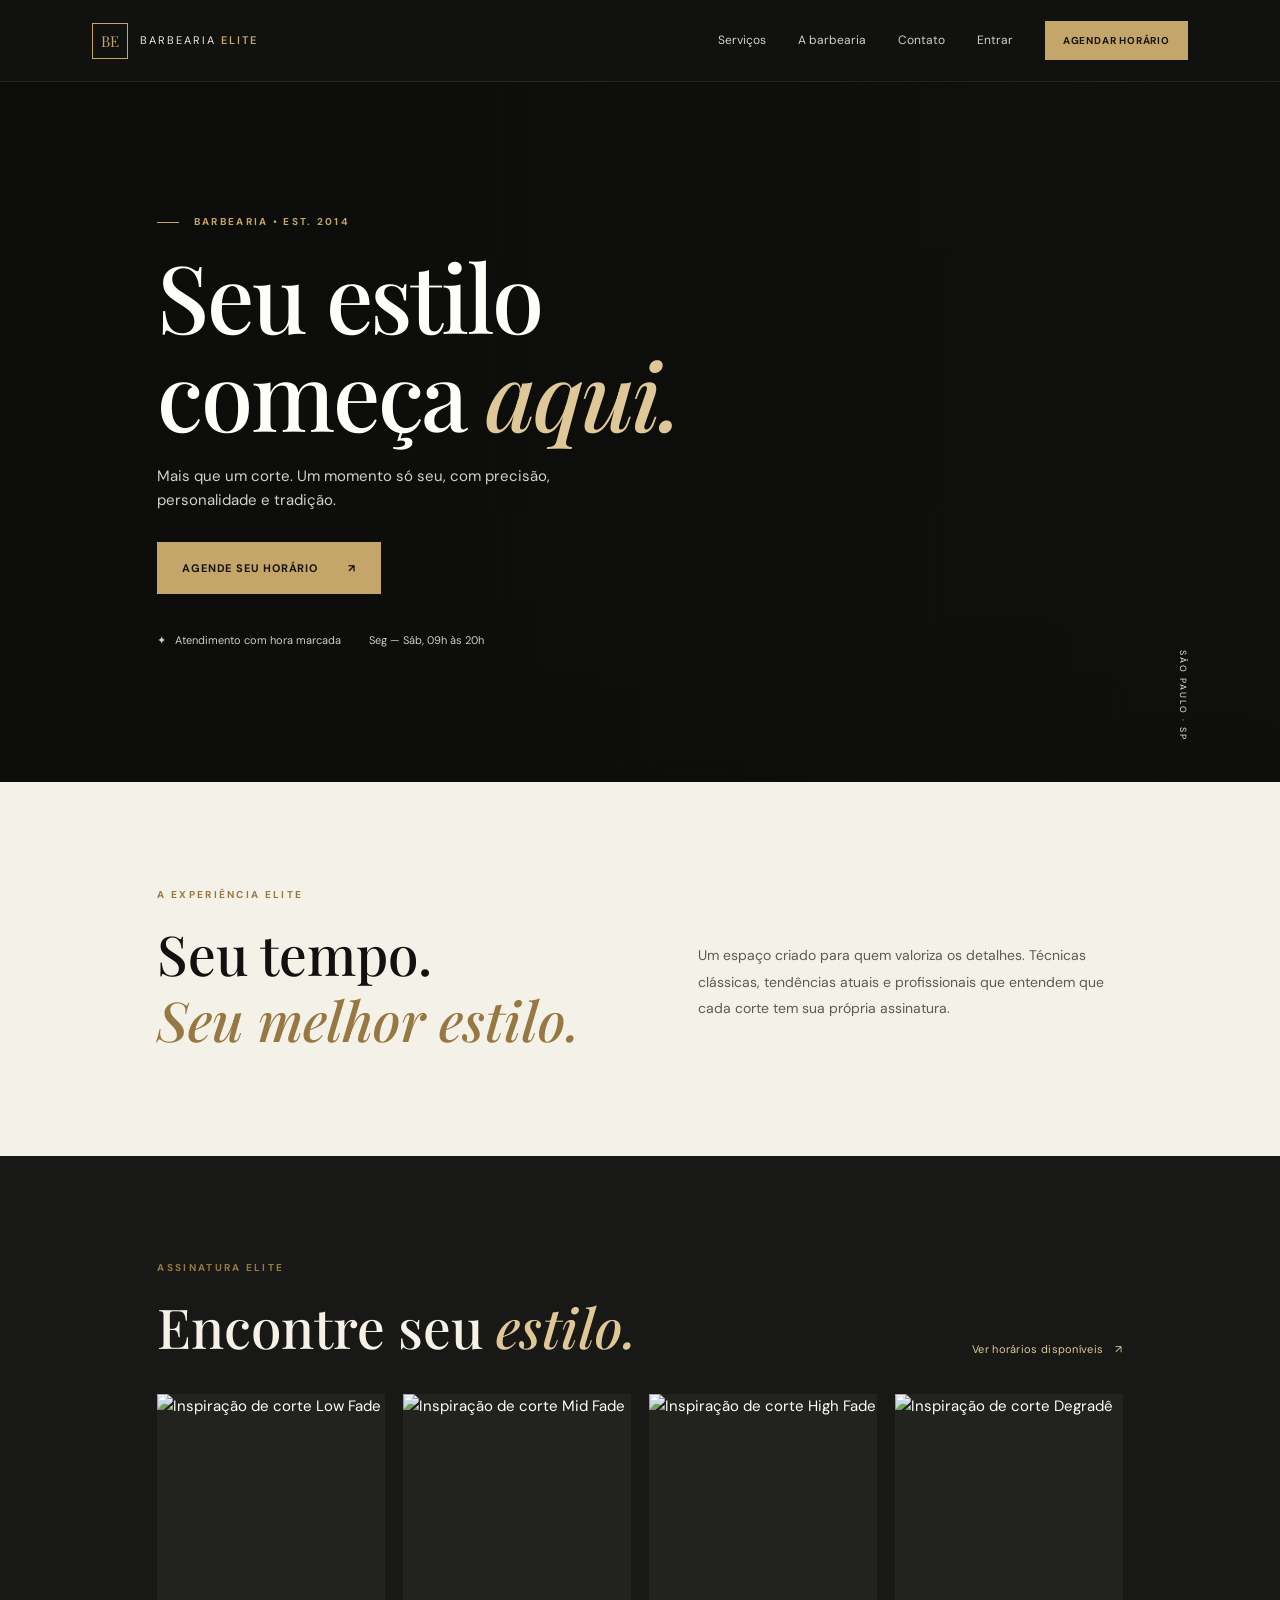
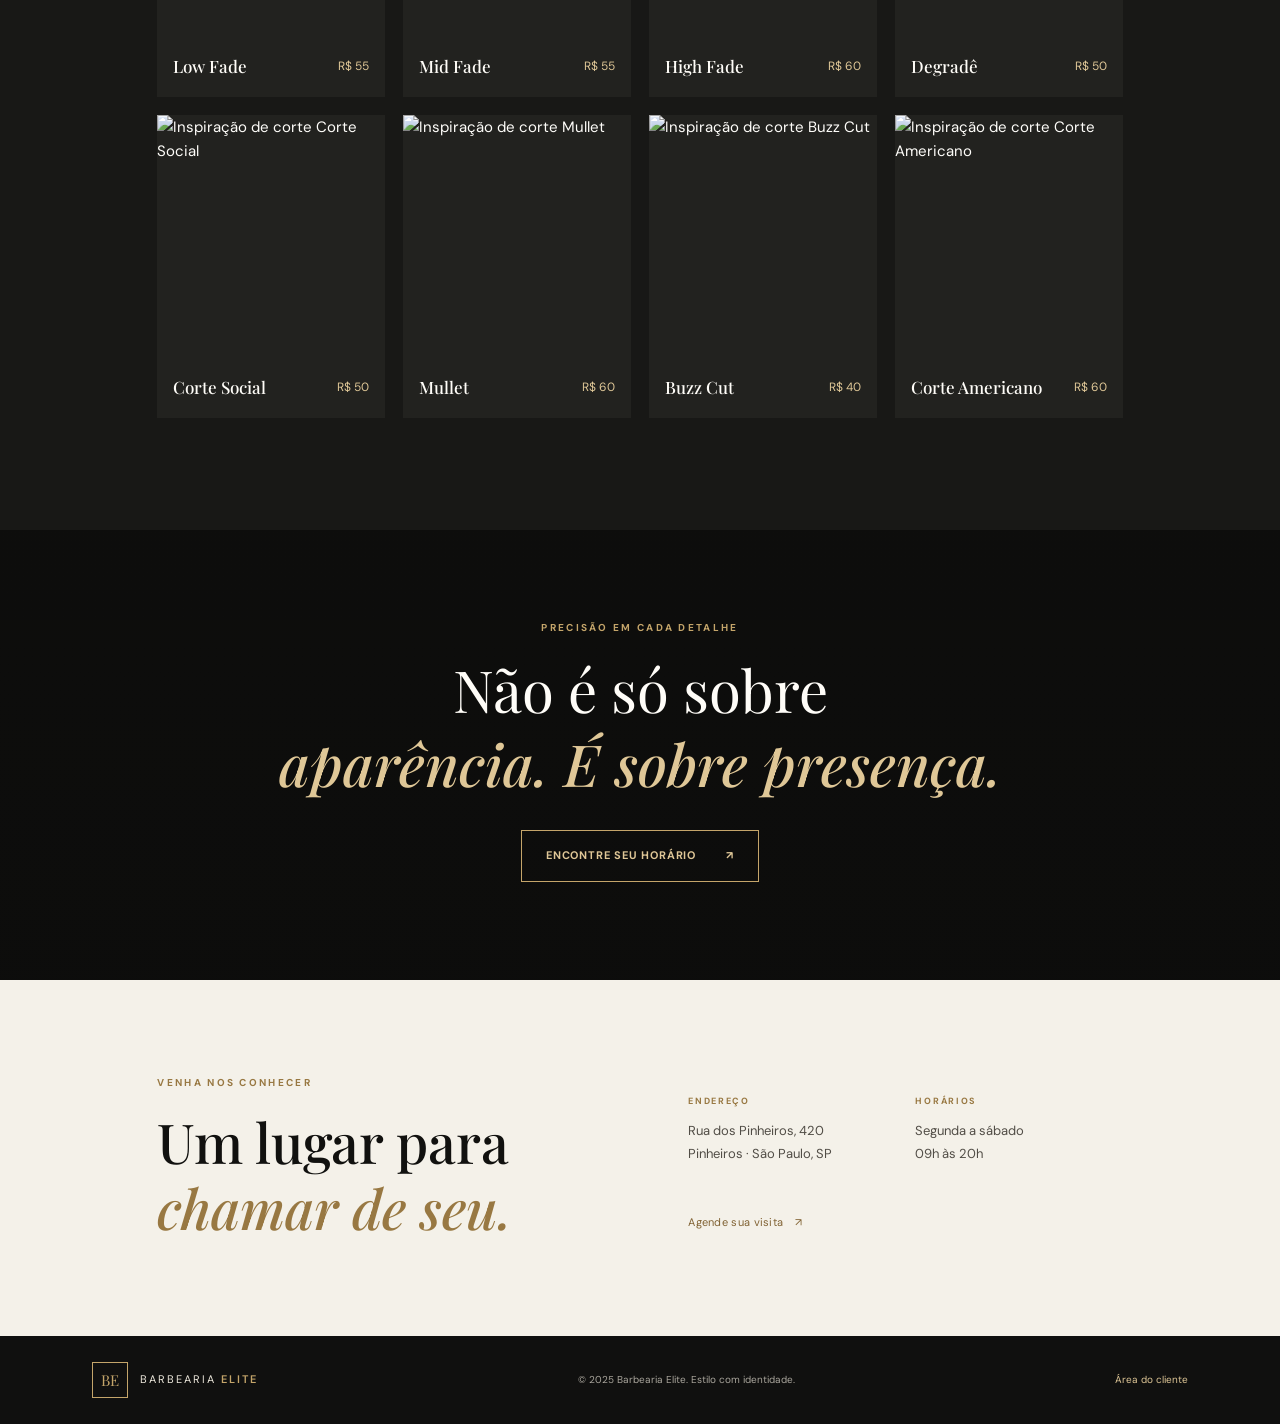
==== index.html @ 20ead3fa "Initial commit from v0 V0-Chat-Id: r7eiexNgD9w" ====
<!doctype html>
<html lang="pt-BR">
<head>
  <meta charset="utf-8"><meta name="viewport" content="width=device-width, initial-scale=1">
  <meta name="theme-color" content="#10100f"><meta name="description" content="Barbearia Elite — cortes de precisão, profissionais experientes e agendamento online.">
  <title>Barbearia Elite — Seu estilo começa aqui</title><link rel="preconnect" href="https://images.unsplash.com"><link rel="stylesheet" href="style.css"><script src="script.js" defer></script>
</head>
<body data-page="home">
  <header class="site-header"><a class="brand" href="index.html"><span class="brand-mark">BE</span><span>BARBEARIA <b>ELITE</b></span></a><button class="menu-toggle" aria-label="Abrir menu" aria-expanded="false">☰</button><nav class="nav-links"><a href="#servicos">Serviços</a><a href="#sobre">A barbearia</a><a href="#contato">Contato</a><a class="nav-login" href="login.html">Entrar</a><a class="button button-gold button-small" href="agendamento.html">Agendar horário</a></nav></header>
  <main>
    <section class="hero"><div class="hero-shade"></div><div class="hero-content"><p class="eyebrow"><span></span> BARBEARIA • EST. 2014</p><h1>Seu estilo<br>começa <em>aqui.</em></h1><p class="hero-copy">Mais que um corte. Um momento só seu, com precisão, personalidade e tradição.</p><a class="button button-gold" href="agendamento.html">Agende seu horário <span aria-hidden="true">↗</span></a><div class="hero-meta"><span>✦ &nbsp; Atendimento com hora marcada</span><span>Seg — Sáb, 09h às 20h</span></div></div><div class="hero-side-note">SÃO PAULO · SP</div></section>
    <section class="intro section-wrap" id="sobre"><div><p class="eyebrow">A EXPERIÊNCIA ELITE</p><h2>Seu tempo.<br><em>Seu melhor estilo.</em></h2></div><p>Um espaço criado para quem valoriza os detalhes. Técnicas clássicas, tendências atuais e profissionais que entendem que cada corte tem sua própria assinatura.</p></section>
    <section class="services section-wrap" id="servicos"><div class="section-heading"><div><p class="eyebrow">ASSINATURA ELITE</p><h2>Encontre seu <em>estilo.</em></h2></div><a class="text-link" href="agendamento.html">Ver horários disponíveis <span>↗</span></a></div><div class="service-grid" id="service-grid"></div></section>
    <section class="statement"><p class="eyebrow">PRECISÃO EM CADA DETALHE</p><p class="statement-line">Não é só sobre<br><em>aparência. É sobre presença.</em></p><a class="button button-outline" href="agendamento.html">Encontre seu horário <span>↗</span></a></section>
    <section class="visit section-wrap" id="contato"><div><p class="eyebrow">VENHA NOS CONHECER</p><h2>Um lugar para<br><em>chamar de seu.</em></h2></div><div class="visit-details"><div><span class="detail-label">ENDEREÇO</span><p>Rua dos Pinheiros, 420<br>Pinheiros · São Paulo, SP</p></div><div><span class="detail-label">HORÁRIOS</span><p>Segunda a sábado<br>09h às 20h</p></div><a class="text-link" href="agendamento.html">Agende sua visita <span>↗</span></a></div></section>
  </main>
  <footer class="footer"><a class="brand" href="index.html"><span class="brand-mark">BE</span><span>BARBEARIA <b>ELITE</b></span></a><span>© 2025 Barbearia Elite. Estilo com identidade.</span><a href="login.html">Área do cliente</a></footer>
</body></html>
---- style.css ----
@import url('https://fonts.googleapis.com/css2?family=DM+Sans:wght@400;500;600;700&family=Playfair+Display:ital,wght@0,500;0,600;0,700;1,500;1,600&display=swap');
:root{--ink:#11110f;--ink-soft:#191917;--paper:#f4f1e9;--white:#fffdf8;--gold:#c4a56a;--gold-light:#dfc797;--muted:#a7a39b;--line:rgba(255,255,255,.13);--serif:'Playfair Display',Georgia,serif;--sans:'DM Sans',Arial,sans-serif}*{box-sizing:border-box}html{scroll-behavior:smooth}body{margin:0;background:var(--ink);color:var(--white);font-family:var(--sans);font-size:15px;line-height:1.6}a{color:inherit;text-decoration:none}button,input,select{font:inherit}.site-header{height:82px;padding:0 7.2%;display:flex;align-items:center;justify-content:space-between;background:var(--ink);position:relative;z-index:3;border-bottom:1px solid rgba(255,255,255,.08)}.brand{display:flex;align-items:center;gap:12px;font-size:11px;letter-spacing:2px;color:#eee9dd}.brand b{color:var(--gold);font-weight:600}.brand-mark{width:36px;height:36px;border:1px solid var(--gold);display:grid;place-items:center;color:var(--gold);font-family:var(--serif);font-size:15px;letter-spacing:0}.nav-links{display:flex;align-items:center;gap:32px}.nav-links>a:not(.button){font-size:12px;color:#d4d0c8;transition:color .2s}.nav-links>a:hover,.text-link:hover{color:var(--gold-light)}.menu-toggle{display:none;background:none;border:0;color:var(--white);font-size:24px}.button{min-height:52px;padding:0 24px;display:inline-flex;align-items:center;justify-content:center;gap:30px;background:var(--gold);color:#171510;border:1px solid var(--gold);font-size:11px;font-weight:700;letter-spacing:.8px;text-transform:uppercase;transition:background .2s,transform .2s}.button:hover{background:var(--gold-light);transform:translateY(-2px)}.button-small{min-height:39px;padding:0 17px;font-size:10px;gap:12px}.button-outline{background:transparent;color:var(--gold-light);border-color:var(--gold)}.button-full{width:100%;margin-top:10px}.hero{height:min(700px,calc(100vh - 82px));min-height:580px;position:relative;display:flex;align-items:center;background:url('https://images.unsplash.com/photo-1503951914875-452162b0f3f1?auto=format&fit=crop&w=2200&q=85') center 46%/cover no-repeat}.hero-shade{position:absolute;inset:0;background:linear-gradient(90deg,rgba(12,12,11,.93) 0%,rgba(12,12,11,.77) 41%,rgba(12,12,11,.22) 100%),linear-gradient(0deg,rgba(12,12,11,.4),transparent 28%)}.hero-content{position:relative;width:min(650px,86%);margin-left:12.3%;padding:48px 0}.eyebrow{color:var(--gold);font-size:10px;letter-spacing:2.3px;font-weight:700;margin:0 0 17px}.hero .eyebrow span{display:inline-block;width:22px;height:1px;background:var(--gold);vertical-align:middle;margin-right:10px}h1,h2,p{margin-top:0}.hero h1,.form-panel h1,.booking-heading h1,.success-wrap h1{font-family:var(--serif);font-size:clamp(56px,7.5vw,94px);font-weight:500;line-height:1.04;letter-spacing:-2.2px;margin:0 0 22px}.hero h1 em,.intro h2 em,.section-heading h2 em,.visit h2 em,.form-panel h1 em,.booking-heading h1 em,.success-wrap h1 em{color:var(--gold-light);font-weight:500}.hero-copy{color:#d4d0c8;max-width:410px;font-size:15px;margin-bottom:30px}.hero-meta{display:flex;gap:28px;flex-wrap:wrap;margin-top:38px;color:#d2cdc3;font-size:11px}.hero-side-note{position:absolute;right:7%;bottom:41px;writing-mode:vertical-rl;letter-spacing:2px;color:#eee9dd;font-size:9px}.section-wrap{padding-left:12.3%;padding-right:12.3%}.intro{padding-top:105px;padding-bottom:104px;display:grid;grid-template-columns:1fr 1fr;gap:12%;align-items:center;background:var(--paper);color:var(--ink)}.intro .eyebrow,.services .eyebrow,.visit .eyebrow{color:#987842}.intro h2,.section-heading h2,.visit h2{font-family:var(--serif);font-size:clamp(37px,4.5vw,55px);font-weight:500;line-height:1.2;margin:0}.intro h2 em,.visit h2 em{color:#987842}.intro>p{max-width:440px;color:#5f5b54;font-size:14px;line-height:1.9;margin:25px 0 0}.services{padding-top:104px;padding-bottom:112px;background:#181816}.section-heading{display:flex;justify-content:space-between;align-items:end;margin-bottom:35px}.section-heading h2{color:#f5f1e8}.text-link{display:inline-flex;gap:12px;align-items:center;color:var(--gold-light);font-size:11px;letter-spacing:.3px}.service-grid{display:grid;grid-template-columns:repeat(4,1fr);gap:18px}.service-card{position:relative;overflow:hidden;background:#22221f;min-width:0}.service-card img{display:block;width:100%;height:244px;object-fit:cover;filter:saturate(.72);transition:transform .55s,filter .4s}.service-card:hover img{transform:scale(1.05);filter:saturate(1)}.service-card-copy{padding:15px 16px 17px;display:flex;align-items:center;justify-content:space-between;gap:8px}.service-card h3{font-family:var(--serif);font-size:17px;font-weight:500;margin:0}.service-card .price{color:var(--gold-light);font-size:12px;white-space:nowrap}.statement{padding:90px 24px 98px;text-align:center;background:linear-gradient(rgba(12,12,11,.79),rgba(12,12,11,.84)),url('https://images.unsplash.com/photo-1621605815971-fbc98d665033?auto=format&fit=crop&w=1900&q=85') center 44%/cover}.statement-line{font-family:var(--serif);font-size:clamp(33px,5vw,58px);line-height:1.27;margin:0 auto 29px}.statement-line em{color:var(--gold-light);font-weight:500}.visit{padding-top:95px;padding-bottom:96px;display:grid;grid-template-columns:1fr 1fr;gap:10%;background:var(--paper);color:var(--ink)}.visit-details{display:grid;grid-template-columns:1fr 1fr;gap:23px 20px;padding-top:12px}.detail-label{color:#987842;letter-spacing:1.7px;font-size:9px;font-weight:700}.visit-details p{font-size:13px;color:#514d46;line-height:1.8;margin:8px 0 0}.visit-details .text-link{grid-column:1/-1;color:#806233;margin-top:3px}.footer{padding:26px 7.2%;display:flex;align-items:center;justify-content:space-between;gap:20px;color:#aaa69d;font-size:10px;background:#10100f}.footer>a:last-child{color:var(--gold-light)}.form-page{min-height:100vh;display:flex;flex-direction:column}.form-page>.site-header{flex-shrink:0}.form-layout{flex:1;display:grid;grid-template-columns:1fr 1fr;min-height:calc(100vh - 145px)}.form-image{background:linear-gradient(0deg,rgba(12,12,11,.43),rgba(12,12,11,.1)),url('https://images.unsplash.com/photo-1622286342621-4bd786c2447c?auto=format&fit=crop&w=1200&q=85') center/cover}.register-image{background-image:linear-gradient(0deg,rgba(12,12,11,.4),rgba(12,12,11,.1)),url('https://images.unsplash.com/photo-1599351431202-1e0f0137899a?auto=format&fit=crop&w=1200&q=85')}.form-panel{width:min(440px,82%);align-self:center;justify-self:center;padding:55px 0}.form-panel h1,.booking-heading h1,.success-wrap h1{font-size:clamp(43px,5vw,64px);letter-spacing:-1.3px}.form-panel .eyebrow{margin-bottom:14px}.form-intro{color:#aaa69d;font-size:13px;margin:0 0 25px}.form-panel form label,.step-content label{display:block;color:#e6e1d8;font-size:11px;font-weight:600;margin:17px 0 7px}.form-panel input,.step-content select,.step-content input[type=date]{height:46px;padding:0 13px;width:100%;border:1px solid #44433e;background:#1a1a18;color:var(--white);outline:none;font-size:13px;border-radius:0}.form-panel input:focus,.step-content select:focus,.step-content input:focus{border-color:var(--gold)}input::placeholder{color:#77736b}.form-switch{text-align:center;color:#aaa69d;font-size:12px;margin:23px 0 0}.form-switch a{color:var(--gold-light);text-decoration:underline;text-underline-offset:3px}.form-error{min-height:20px;color:#ffb4a9;font-size:11px;margin:7px 0}.form-row{display:grid;grid-template-columns:1fr 1fr;gap:15px}.booking-layout{flex:1;display:grid;grid-template-columns:minmax(260px,.85fr) minmax(400px,1fr);gap:10%;align-items:start;padding:75px 14%;background:radial-gradient(ellipse at 15% 35%,#22211c 0%,#11110f 58%)}.booking-heading{position:sticky;top:40px;padding-top:44px}.booking-heading>p:not(.eyebrow){max-width:360px;color:#b4afa4;font-size:14px}.booking-note{margin-top:44px;color:#c8c2b7;font-size:11px}.booking-note span{color:var(--gold);margin-right:8px}.booking-card{padding:33px;background:#191917;border:1px solid #38362f;box-shadow:0 25px 80px #0003}.booking-step{display:grid;grid-template-columns:32px 1fr;gap:12px;padding:0 0 21px;border-bottom:1px solid var(--line);margin-bottom:17px}.step-number{font-family:var(--serif);font-size:16px;color:var(--gold);padding-top:7px}.step-content label{margin-top:4px}.step-content select,.step-content input[type=date]{appearance:auto}.step-content select option{background:#191917}.booking-price{color:var(--gold-light);font-size:12px;text-align:right;margin:-8px 0 18px}.time-slots{display:flex;flex-wrap:wrap;gap:8px;margin-top:12px}.slot-button{background:#22221f;border:1px solid #47443c;color:#eee9dd;padding:8px 12px;font-size:11px;cursor:pointer;transition:.2s}.slot-button:hover,.slot-button[aria-pressed=true]{border-color:var(--gold);background:#3b3323;color:var(--gold-light)}.slot-button:disabled{opacity:.35;text-decoration:line-through;cursor:not-allowed}.slot-hint{font-size:11px;color:#98948c;margin:0}.booking-legal{font-size:10px;color:#8d8981;text-align:center;margin:13px 0 0}.success-wrap{width:min(580px,88%);margin:auto;text-align:center;padding:80px 0}.success-icon{width:56px;height:56px;border:1px solid var(--gold);border-radius:50%;display:grid;place-items:center;color:var(--gold-light);font-size:25px;margin:0 auto 23px}.success-wrap .eyebrow{margin-bottom:12px}.success-wrap h1{margin-bottom:14px}.success-copy{color:#aaa69d;font-size:13px;max-width:380px;margin:0 auto 26px}.confirmation-card{text-align:left;background:#1a1a18;border:1px solid #3d3a32;padding:21px 24px;margin:0 auto 25px;display:grid;grid-template-columns:1fr 1fr;gap:16px}.confirmation-card div{font-size:12px;color:#f2eee5}.confirmation-card span{display:block;color:var(--gold);font-size:9px;letter-spacing:1px;margin-bottom:3px}.success-wrap>.button{margin:0 auto}
@media(max-width:900px){.nav-links{gap:17px}.section-wrap{padding-left:8%;padding-right:8%}.service-grid{grid-template-columns:repeat(2,1fr)}.service-card img{height:290px}.booking-layout{padding:60px 8%;gap:6%}.intro,.visit{gap:6%}}
@media(max-width:640px){.site-header{height:69px;padding:0 6%}.brand{font-size:10px;letter-spacing:1.5px}.brand-mark{width:32px;height:32px}.menu-toggle{display:block}.nav-links{display:none;position:absolute;top:68px;left:0;right:0;padding:20px 6% 25px;background:#151513;flex-direction:column;align-items:stretch;gap:17px;border-bottom:1px solid var(--line)}.nav-links.is-open{display:flex}.nav-links .button{text-align:center}.nav-login{display:block!important}.hero{height:calc(100svh - 69px);min-height:570px;background-position:58% center}.hero-content{margin-left:7%;width:88%}.hero h1{font-size:66px}.hero-copy{max-width:330px;font-size:14px}.hero-meta{flex-direction:column;gap:8px;margin-top:30px}.hero-side-note{right:5%;bottom:27px}.section-wrap{padding-left:7%;padding-right:7%}.intro{padding-top:72px;padding-bottom:72px;grid-template-columns:1fr;gap:12px}.intro>p{margin-top:0}.services{padding-top:72px;padding-bottom:75px}.section-heading{align-items:start;flex-direction:column;gap:20px;margin-bottom:25px}.section-heading h2,.intro h2,.visit h2{font-size:41px}.service-grid{gap:11px}.service-card img{height:180px}.service-card-copy{padding:12px 10px}.service-card h3{font-size:15px}.service-card .price{font-size:11px}.statement{padding:70px 20px}.visit{padding-top:70px;padding-bottom:70px;grid-template-columns:1fr;gap:22px}.visit-details{padding-top:0;gap:18px}.footer{padding:22px 6%;flex-wrap:wrap;font-size:9px}.footer .brand{width:100%}.form-layout{grid-template-columns:1fr;min-height:unset}.form-image{min-height:195px}.form-panel{width:86%;padding:43px 0 52px}.form-panel h1,.booking-heading h1,.success-wrap h1{font-size:48px}.form-row{gap:10px}.form-row input{font-size:11px;padding:0 8px}.form-page .site-header>.text-link{font-size:10px}.booking-layout{display:block;padding:40px 6% 56px}.booking-heading{position:static;padding-top:0;margin-bottom:28px}.booking-heading h1{font-size:44px}.booking-note{display:none}.booking-card{padding:23px 17px}.confirmation-card{padding:17px;gap:13px}.success-wrap{padding:60px 0}.success-wrap h1{font-size:47px}}
@media(prefers-reduced-motion:reduce){*,*::before,*::after{scroll-behavior:auto!important;transition:none!important;animation:none!important}}
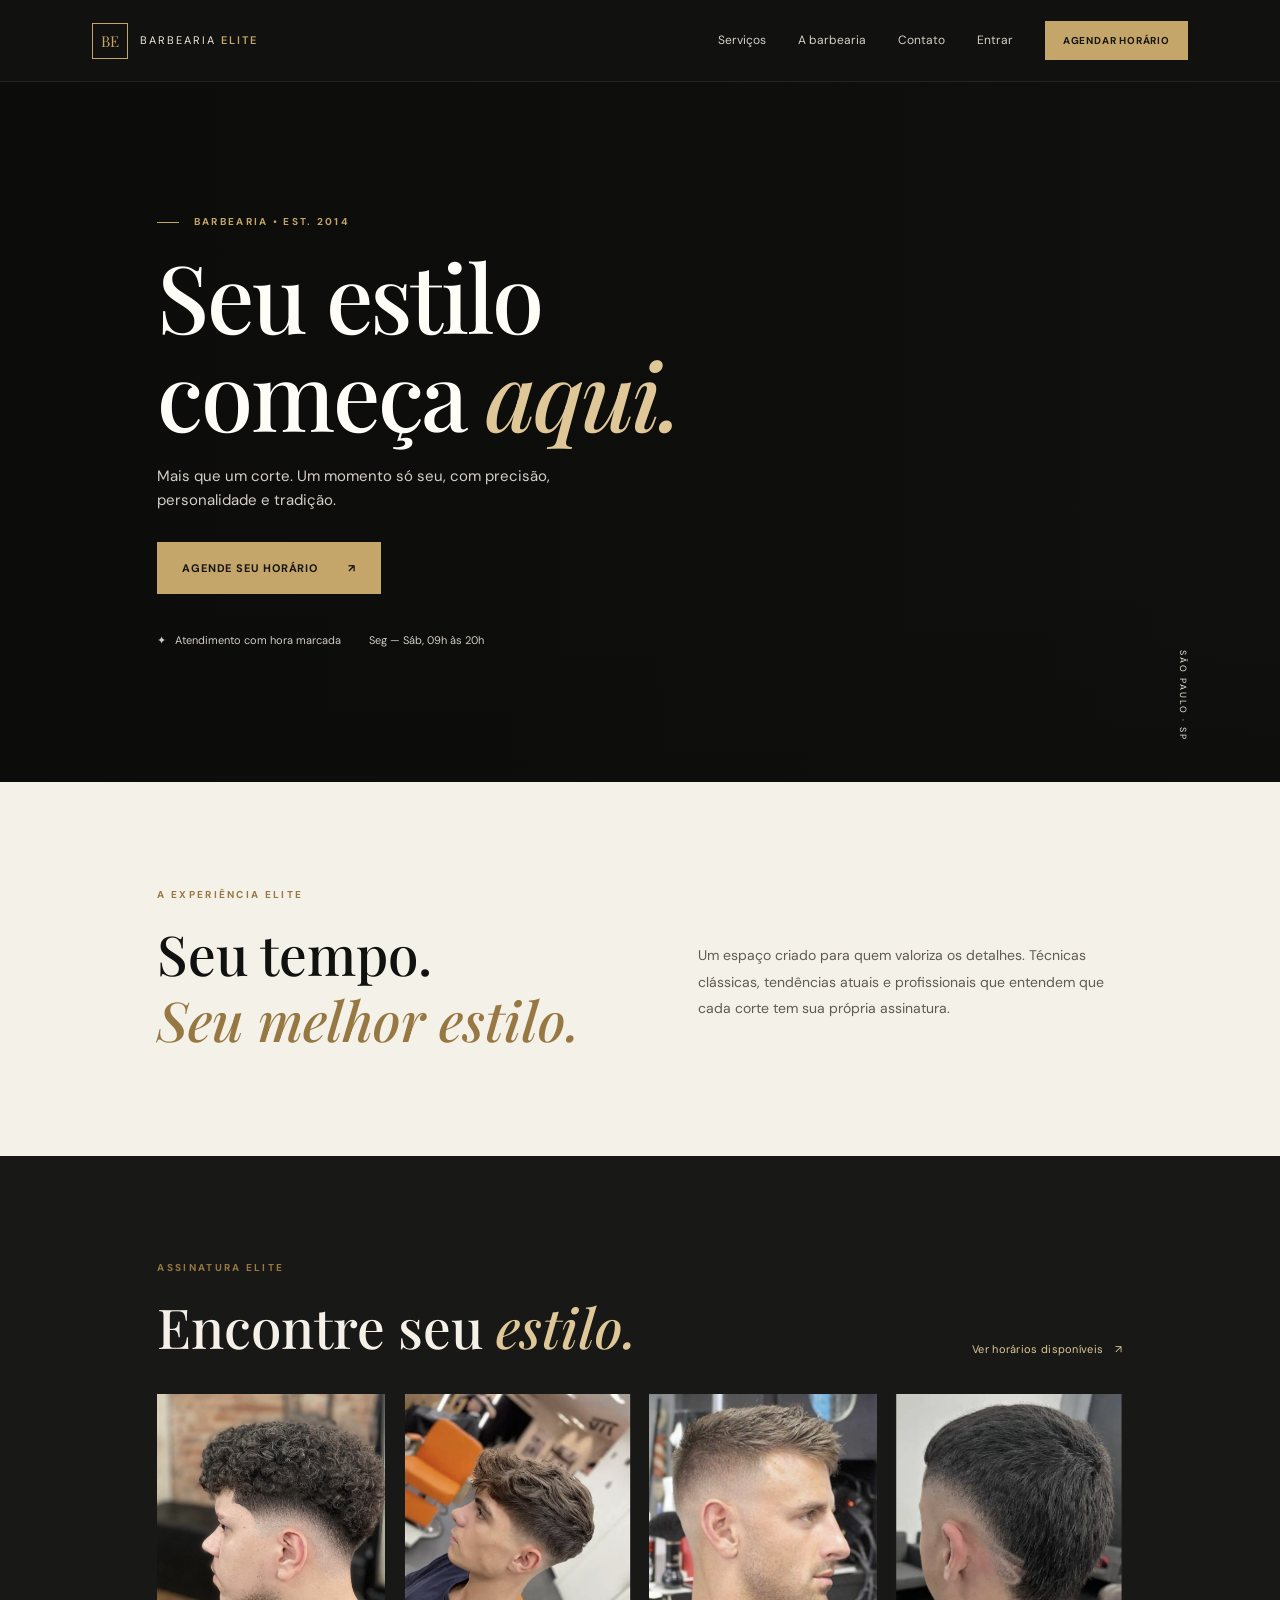
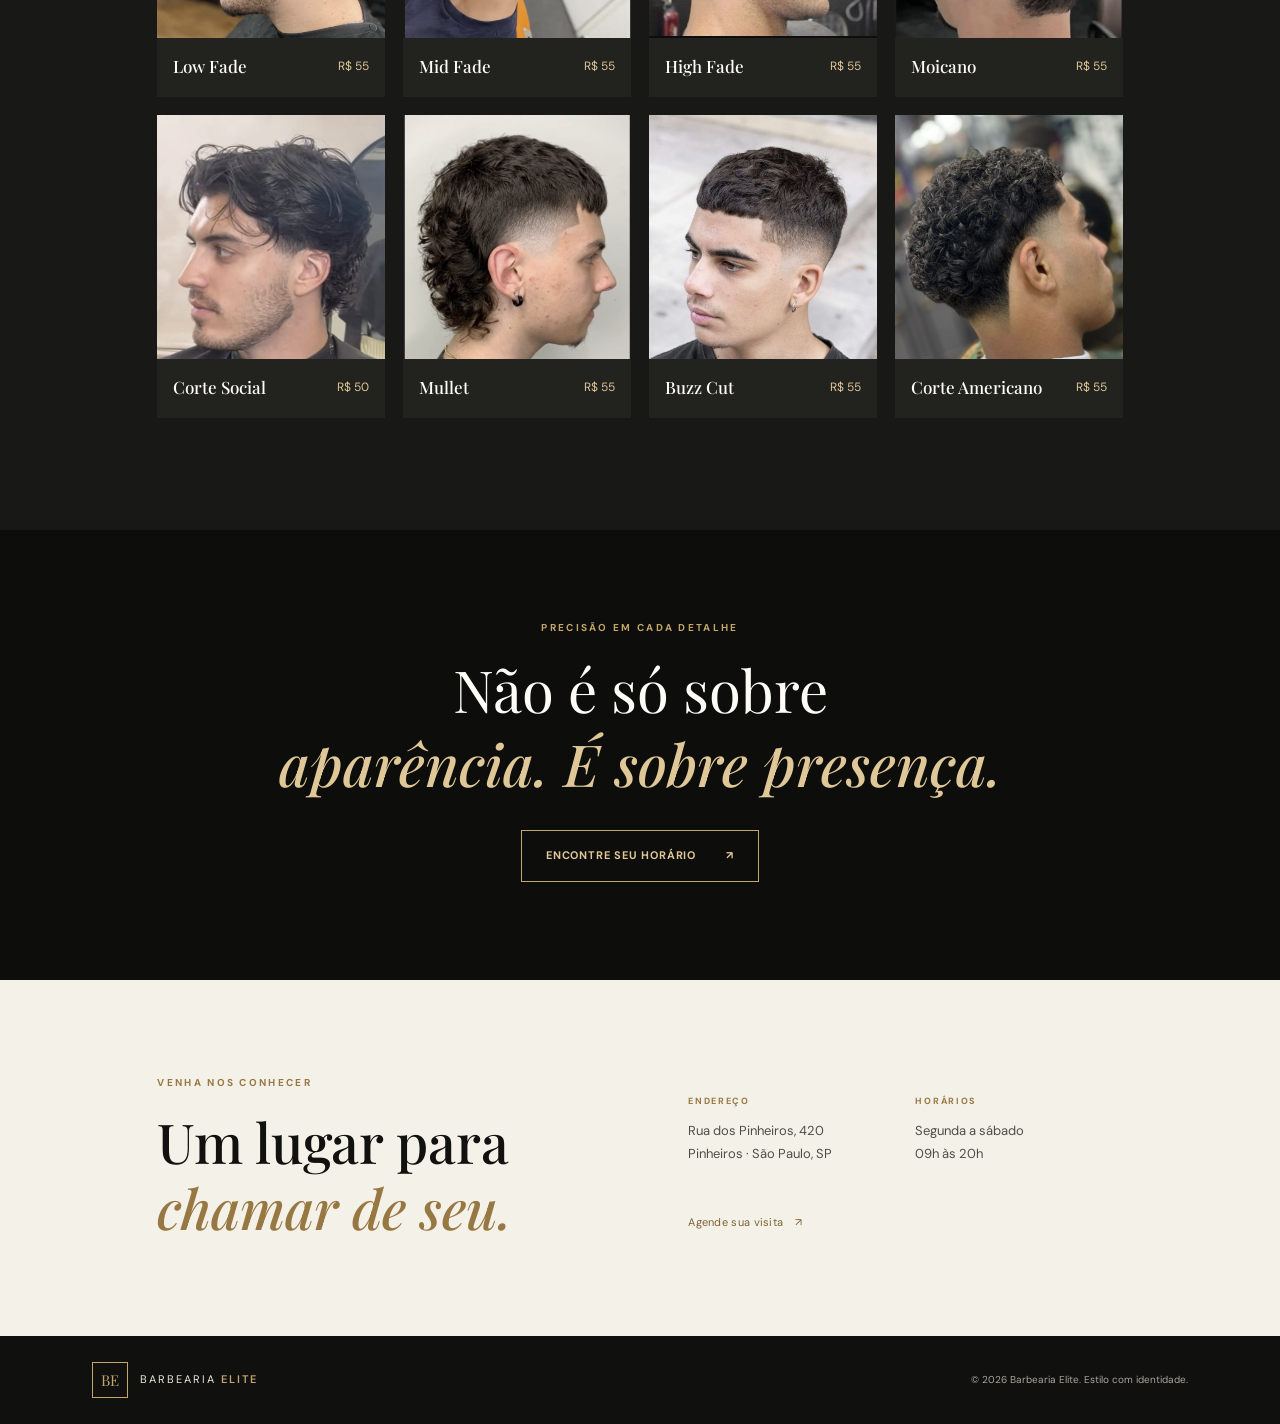
==== commit 90b01073: "Add files via upload" ====
--- a/index.html
+++ b/index.html
@@ -1,18 +1,106 @@
 <!doctype html>
 <html lang="pt-BR">
 <head>
-  <meta charset="utf-8"><meta name="viewport" content="width=device-width, initial-scale=1">
-  <meta name="theme-color" content="#10100f"><meta name="description" content="Barbearia Elite — cortes de precisão, profissionais experientes e agendamento online.">
-  <title>Barbearia Elite — Seu estilo começa aqui</title><link rel="preconnect" href="https://images.unsplash.com"><link rel="stylesheet" href="style.css"><script src="script.js" defer></script>
+  <meta charset="utf-8">
+  <meta name="viewport" content="width=device-width, initial-scale=1">
+  <meta name="theme-color" content="#10100f">
+  <meta name="description" content="Barbearia Elite — cortes de precisão, profissionais experientes e agendamento online.">
+  <title>Barbearia Elite — Seu estilo começa aqui</title>
+  <link rel="preconnect" href="https://images.unsplash.com">
+  <link rel="stylesheet" href="style.css">
+  <script src="script.js" defer></script>
 </head>
 <body data-page="home">
-  <header class="site-header"><a class="brand" href="index.html"><span class="brand-mark">BE</span><span>BARBEARIA <b>ELITE</b></span></a><button class="menu-toggle" aria-label="Abrir menu" aria-expanded="false">☰</button><nav class="nav-links"><a href="#servicos">Serviços</a><a href="#sobre">A barbearia</a><a href="#contato">Contato</a><a class="nav-login" href="login.html">Entrar</a><a class="button button-gold button-small" href="agendamento.html">Agendar horário</a></nav></header>
+
+  <header class="site-header">
+    <a class="brand" href="index.html">
+      <span class="brand-mark">BE</span>
+      <span>BARBEARIA <b>ELITE</b></span>
+    </a>
+    <button class="menu-toggle" aria-label="Abrir menu" aria-expanded="false">☰</button>
+    <nav class="nav-links">
+      <a href="#servicos">Serviços</a>
+      <a href="#sobre">A barbearia</a>
+      <a href="#contato">Contato</a>
+      <a class="nav-login" href="login.html">Entrar</a>
+      <a class="button button-gold button-small" href="agendamento.html">Agendar horário</a>
+    </nav>
+  </header>
+
   <main>
-    <section class="hero"><div class="hero-shade"></div><div class="hero-content"><p class="eyebrow"><span></span> BARBEARIA • EST. 2014</p><h1>Seu estilo<br>começa <em>aqui.</em></h1><p class="hero-copy">Mais que um corte. Um momento só seu, com precisão, personalidade e tradição.</p><a class="button button-gold" href="agendamento.html">Agende seu horário <span aria-hidden="true">↗</span></a><div class="hero-meta"><span>✦ &nbsp; Atendimento com hora marcada</span><span>Seg — Sáb, 09h às 20h</span></div></div><div class="hero-side-note">SÃO PAULO · SP</div></section>
-    <section class="intro section-wrap" id="sobre"><div><p class="eyebrow">A EXPERIÊNCIA ELITE</p><h2>Seu tempo.<br><em>Seu melhor estilo.</em></h2></div><p>Um espaço criado para quem valoriza os detalhes. Técnicas clássicas, tendências atuais e profissionais que entendem que cada corte tem sua própria assinatura.</p></section>
-    <section class="services section-wrap" id="servicos"><div class="section-heading"><div><p class="eyebrow">ASSINATURA ELITE</p><h2>Encontre seu <em>estilo.</em></h2></div><a class="text-link" href="agendamento.html">Ver horários disponíveis <span>↗</span></a></div><div class="service-grid" id="service-grid"></div></section>
-    <section class="statement"><p class="eyebrow">PRECISÃO EM CADA DETALHE</p><p class="statement-line">Não é só sobre<br><em>aparência. É sobre presença.</em></p><a class="button button-outline" href="agendamento.html">Encontre seu horário <span>↗</span></a></section>
-    <section class="visit section-wrap" id="contato"><div><p class="eyebrow">VENHA NOS CONHECER</p><h2>Um lugar para<br><em>chamar de seu.</em></h2></div><div class="visit-details"><div><span class="detail-label">ENDEREÇO</span><p>Rua dos Pinheiros, 420<br>Pinheiros · São Paulo, SP</p></div><div><span class="detail-label">HORÁRIOS</span><p>Segunda a sábado<br>09h às 20h</p></div><a class="text-link" href="agendamento.html">Agende sua visita <span>↗</span></a></div></section>
+    <!-- Hero -->
+    <section class="hero">
+      <div class="hero-shade"></div>
+      <div class="hero-content">
+        <p class="eyebrow"><span></span> BARBEARIA • EST. 2014</p>
+        <h1>Seu estilo<br>começa <em>aqui.</em></h1>
+        <p class="hero-copy">Mais que um corte. Um momento só seu, com precisão, personalidade e tradição.</p>
+        <a class="button button-gold" href="agendamento.html">
+          Agende seu horário <span aria-hidden="true">↗</span>
+        </a>
+        <div class="hero-meta">
+          <span>✦   Atendimento com hora marcada</span>
+          <span>Seg — Sáb, 09h às 20h</span>
+        </div>
+      </div>
+      <div class="hero-side-note">SÃO PAULO · SP</div>
+    </section>
+
+    <!-- Sobre -->
+    <section class="intro section-wrap" id="sobre">
+      <div>
+        <p class="eyebrow">A EXPERIÊNCIA ELITE</p>
+        <h2>Seu tempo.<br><em>Seu melhor estilo.</em></h2>
+      </div>
+      <p>Um espaço criado para quem valoriza os detalhes. Técnicas clássicas, tendências atuais e profissionais que entendem que cada corte tem sua própria assinatura.</p>
+    </section>
+
+    <!-- Serviços -->
+    <section class="services section-wrap" id="servicos">
+      <div class="section-heading">
+        <div>
+          <p class="eyebrow">ASSINATURA ELITE</p>
+          <h2>Encontre seu <em>estilo.</em></h2>
+        </div>
+        <a class="text-link" href="agendamento.html">Ver horários disponíveis <span>↗</span></a>
+      </div>
+      <div class="service-grid" id="service-grid"></div>
+    </section>
+
+    <!-- Destaque / Statement -->
+    <section class="statement">
+      <p class="eyebrow">PRECISÃO EM CADA DETALHE</p>
+      <p class="statement-line">Não é só sobre<br><em>aparência. É sobre presença.</em></p>
+      <a class="button button-outline" href="agendamento.html">Encontre seu horário <span>↗</span></a>
+    </section>
+
+    <!-- Contato e Localização -->
+    <section class="visit section-wrap" id="contato">
+      <div>
+        <p class="eyebrow">VENHA NOS CONHECER</p>
+        <h2>Um lugar para<br><em>chamar de seu.</em></h2>
+      </div>
+      <div class="visit-details">
+        <div>
+          <span class="detail-label">ENDEREÇO</span>
+          <p>Rua dos Pinheiros, 420<br>Pinheiros · São Paulo, SP</p>
+        </div>
+        <div>
+          <span class="detail-label">HORÁRIOS</span>
+          <p>Segunda a sábado<br>09h às 20h</p>
+        </div>
+        <a class="text-link" href="agendamento.html">Agende sua visita <span>↗</span></a>
+      </div>
+    </section>
   </main>
-  <footer class="footer"><a class="brand" href="index.html"><span class="brand-mark">BE</span><span>BARBEARIA <b>ELITE</b></span></a><span>© 2025 Barbearia Elite. Estilo com identidade.</span><a href="login.html">Área do cliente</a></footer>
-</body></html>
+
+  <footer class="footer">
+    <a class="brand" href="index.html">
+      <span class="brand-mark">BE</span>
+      <span>BARBEARIA <b>ELITE</b></span>
+    </a>
+    <span>© 2026 Barbearia Elite. Estilo com identidade.</span>
+  </footer>
+
+</body>
+</html>
--- a/style.css
+++ b/style.css
@@ -1,5 +1,1031 @@
 @import url('https://fonts.googleapis.com/css2?family=DM+Sans:wght@400;500;600;700&family=Playfair+Display:ital,wght@0,500;0,600;0,700;1,500;1,600&display=swap');
-:root{--ink:#11110f;--ink-soft:#191917;--paper:#f4f1e9;--white:#fffdf8;--gold:#c4a56a;--gold-light:#dfc797;--muted:#a7a39b;--line:rgba(255,255,255,.13);--serif:'Playfair Display',Georgia,serif;--sans:'DM Sans',Arial,sans-serif}*{box-sizing:border-box}html{scroll-behavior:smooth}body{margin:0;background:var(--ink);color:var(--white);font-family:var(--sans);font-size:15px;line-height:1.6}a{color:inherit;text-decoration:none}button,input,select{font:inherit}.site-header{height:82px;padding:0 7.2%;display:flex;align-items:center;justify-content:space-between;background:var(--ink);position:relative;z-index:3;border-bottom:1px solid rgba(255,255,255,.08)}.brand{display:flex;align-items:center;gap:12px;font-size:11px;letter-spacing:2px;color:#eee9dd}.brand b{color:var(--gold);font-weight:600}.brand-mark{width:36px;height:36px;border:1px solid var(--gold);display:grid;place-items:center;color:var(--gold);font-family:var(--serif);font-size:15px;letter-spacing:0}.nav-links{display:flex;align-items:center;gap:32px}.nav-links>a:not(.button){font-size:12px;color:#d4d0c8;transition:color .2s}.nav-links>a:hover,.text-link:hover{color:var(--gold-light)}.menu-toggle{display:none;background:none;border:0;color:var(--white);font-size:24px}.button{min-height:52px;padding:0 24px;display:inline-flex;align-items:center;justify-content:center;gap:30px;background:var(--gold);color:#171510;border:1px solid var(--gold);font-size:11px;font-weight:700;letter-spacing:.8px;text-transform:uppercase;transition:background .2s,transform .2s}.button:hover{background:var(--gold-light);transform:translateY(-2px)}.button-small{min-height:39px;padding:0 17px;font-size:10px;gap:12px}.button-outline{background:transparent;color:var(--gold-light);border-color:var(--gold)}.button-full{width:100%;margin-top:10px}.hero{height:min(700px,calc(100vh - 82px));min-height:580px;position:relative;display:flex;align-items:center;background:url('https://images.unsplash.com/photo-1503951914875-452162b0f3f1?auto=format&fit=crop&w=2200&q=85') center 46%/cover no-repeat}.hero-shade{position:absolute;inset:0;background:linear-gradient(90deg,rgba(12,12,11,.93) 0%,rgba(12,12,11,.77) 41%,rgba(12,12,11,.22) 100%),linear-gradient(0deg,rgba(12,12,11,.4),transparent 28%)}.hero-content{position:relative;width:min(650px,86%);margin-left:12.3%;padding:48px 0}.eyebrow{color:var(--gold);font-size:10px;letter-spacing:2.3px;font-weight:700;margin:0 0 17px}.hero .eyebrow span{display:inline-block;width:22px;height:1px;background:var(--gold);vertical-align:middle;margin-right:10px}h1,h2,p{margin-top:0}.hero h1,.form-panel h1,.booking-heading h1,.success-wrap h1{font-family:var(--serif);font-size:clamp(56px,7.5vw,94px);font-weight:500;line-height:1.04;letter-spacing:-2.2px;margin:0 0 22px}.hero h1 em,.intro h2 em,.section-heading h2 em,.visit h2 em,.form-panel h1 em,.booking-heading h1 em,.success-wrap h1 em{color:var(--gold-light);font-weight:500}.hero-copy{color:#d4d0c8;max-width:410px;font-size:15px;margin-bottom:30px}.hero-meta{display:flex;gap:28px;flex-wrap:wrap;margin-top:38px;color:#d2cdc3;font-size:11px}.hero-side-note{position:absolute;right:7%;bottom:41px;writing-mode:vertical-rl;letter-spacing:2px;color:#eee9dd;font-size:9px}.section-wrap{padding-left:12.3%;padding-right:12.3%}.intro{padding-top:105px;padding-bottom:104px;display:grid;grid-template-columns:1fr 1fr;gap:12%;align-items:center;background:var(--paper);color:var(--ink)}.intro .eyebrow,.services .eyebrow,.visit .eyebrow{color:#987842}.intro h2,.section-heading h2,.visit h2{font-family:var(--serif);font-size:clamp(37px,4.5vw,55px);font-weight:500;line-height:1.2;margin:0}.intro h2 em,.visit h2 em{color:#987842}.intro>p{max-width:440px;color:#5f5b54;font-size:14px;line-height:1.9;margin:25px 0 0}.services{padding-top:104px;padding-bottom:112px;background:#181816}.section-heading{display:flex;justify-content:space-between;align-items:end;margin-bottom:35px}.section-heading h2{color:#f5f1e8}.text-link{display:inline-flex;gap:12px;align-items:center;color:var(--gold-light);font-size:11px;letter-spacing:.3px}.service-grid{display:grid;grid-template-columns:repeat(4,1fr);gap:18px}.service-card{position:relative;overflow:hidden;background:#22221f;min-width:0}.service-card img{display:block;width:100%;height:244px;object-fit:cover;filter:saturate(.72);transition:transform .55s,filter .4s}.service-card:hover img{transform:scale(1.05);filter:saturate(1)}.service-card-copy{padding:15px 16px 17px;display:flex;align-items:center;justify-content:space-between;gap:8px}.service-card h3{font-family:var(--serif);font-size:17px;font-weight:500;margin:0}.service-card .price{color:var(--gold-light);font-size:12px;white-space:nowrap}.statement{padding:90px 24px 98px;text-align:center;background:linear-gradient(rgba(12,12,11,.79),rgba(12,12,11,.84)),url('https://images.unsplash.com/photo-1621605815971-fbc98d665033?auto=format&fit=crop&w=1900&q=85') center 44%/cover}.statement-line{font-family:var(--serif);font-size:clamp(33px,5vw,58px);line-height:1.27;margin:0 auto 29px}.statement-line em{color:var(--gold-light);font-weight:500}.visit{padding-top:95px;padding-bottom:96px;display:grid;grid-template-columns:1fr 1fr;gap:10%;background:var(--paper);color:var(--ink)}.visit-details{display:grid;grid-template-columns:1fr 1fr;gap:23px 20px;padding-top:12px}.detail-label{color:#987842;letter-spacing:1.7px;font-size:9px;font-weight:700}.visit-details p{font-size:13px;color:#514d46;line-height:1.8;margin:8px 0 0}.visit-details .text-link{grid-column:1/-1;color:#806233;margin-top:3px}.footer{padding:26px 7.2%;display:flex;align-items:center;justify-content:space-between;gap:20px;color:#aaa69d;font-size:10px;background:#10100f}.footer>a:last-child{color:var(--gold-light)}.form-page{min-height:100vh;display:flex;flex-direction:column}.form-page>.site-header{flex-shrink:0}.form-layout{flex:1;display:grid;grid-template-columns:1fr 1fr;min-height:calc(100vh - 145px)}.form-image{background:linear-gradient(0deg,rgba(12,12,11,.43),rgba(12,12,11,.1)),url('https://images.unsplash.com/photo-1622286342621-4bd786c2447c?auto=format&fit=crop&w=1200&q=85') center/cover}.register-image{background-image:linear-gradient(0deg,rgba(12,12,11,.4),rgba(12,12,11,.1)),url('https://images.unsplash.com/photo-1599351431202-1e0f0137899a?auto=format&fit=crop&w=1200&q=85')}.form-panel{width:min(440px,82%);align-self:center;justify-self:center;padding:55px 0}.form-panel h1,.booking-heading h1,.success-wrap h1{font-size:clamp(43px,5vw,64px);letter-spacing:-1.3px}.form-panel .eyebrow{margin-bottom:14px}.form-intro{color:#aaa69d;font-size:13px;margin:0 0 25px}.form-panel form label,.step-content label{display:block;color:#e6e1d8;font-size:11px;font-weight:600;margin:17px 0 7px}.form-panel input,.step-content select,.step-content input[type=date]{height:46px;padding:0 13px;width:100%;border:1px solid #44433e;background:#1a1a18;color:var(--white);outline:none;font-size:13px;border-radius:0}.form-panel input:focus,.step-content select:focus,.step-content input:focus{border-color:var(--gold)}input::placeholder{color:#77736b}.form-switch{text-align:center;color:#aaa69d;font-size:12px;margin:23px 0 0}.form-switch a{color:var(--gold-light);text-decoration:underline;text-underline-offset:3px}.form-error{min-height:20px;color:#ffb4a9;font-size:11px;margin:7px 0}.form-row{display:grid;grid-template-columns:1fr 1fr;gap:15px}.booking-layout{flex:1;display:grid;grid-template-columns:minmax(260px,.85fr) minmax(400px,1fr);gap:10%;align-items:start;padding:75px 14%;background:radial-gradient(ellipse at 15% 35%,#22211c 0%,#11110f 58%)}.booking-heading{position:sticky;top:40px;padding-top:44px}.booking-heading>p:not(.eyebrow){max-width:360px;color:#b4afa4;font-size:14px}.booking-note{margin-top:44px;color:#c8c2b7;font-size:11px}.booking-note span{color:var(--gold);margin-right:8px}.booking-card{padding:33px;background:#191917;border:1px solid #38362f;box-shadow:0 25px 80px #0003}.booking-step{display:grid;grid-template-columns:32px 1fr;gap:12px;padding:0 0 21px;border-bottom:1px solid var(--line);margin-bottom:17px}.step-number{font-family:var(--serif);font-size:16px;color:var(--gold);padding-top:7px}.step-content label{margin-top:4px}.step-content select,.step-content input[type=date]{appearance:auto}.step-content select option{background:#191917}.booking-price{color:var(--gold-light);font-size:12px;text-align:right;margin:-8px 0 18px}.time-slots{display:flex;flex-wrap:wrap;gap:8px;margin-top:12px}.slot-button{background:#22221f;border:1px solid #47443c;color:#eee9dd;padding:8px 12px;font-size:11px;cursor:pointer;transition:.2s}.slot-button:hover,.slot-button[aria-pressed=true]{border-color:var(--gold);background:#3b3323;color:var(--gold-light)}.slot-button:disabled{opacity:.35;text-decoration:line-through;cursor:not-allowed}.slot-hint{font-size:11px;color:#98948c;margin:0}.booking-legal{font-size:10px;color:#8d8981;text-align:center;margin:13px 0 0}.success-wrap{width:min(580px,88%);margin:auto;text-align:center;padding:80px 0}.success-icon{width:56px;height:56px;border:1px solid var(--gold);border-radius:50%;display:grid;place-items:center;color:var(--gold-light);font-size:25px;margin:0 auto 23px}.success-wrap .eyebrow{margin-bottom:12px}.success-wrap h1{margin-bottom:14px}.success-copy{color:#aaa69d;font-size:13px;max-width:380px;margin:0 auto 26px}.confirmation-card{text-align:left;background:#1a1a18;border:1px solid #3d3a32;padding:21px 24px;margin:0 auto 25px;display:grid;grid-template-columns:1fr 1fr;gap:16px}.confirmation-card div{font-size:12px;color:#f2eee5}.confirmation-card span{display:block;color:var(--gold);font-size:9px;letter-spacing:1px;margin-bottom:3px}.success-wrap>.button{margin:0 auto}
-@media(max-width:900px){.nav-links{gap:17px}.section-wrap{padding-left:8%;padding-right:8%}.service-grid{grid-template-columns:repeat(2,1fr)}.service-card img{height:290px}.booking-layout{padding:60px 8%;gap:6%}.intro,.visit{gap:6%}}
-@media(max-width:640px){.site-header{height:69px;padding:0 6%}.brand{font-size:10px;letter-spacing:1.5px}.brand-mark{width:32px;height:32px}.menu-toggle{display:block}.nav-links{display:none;position:absolute;top:68px;left:0;right:0;padding:20px 6% 25px;background:#151513;flex-direction:column;align-items:stretch;gap:17px;border-bottom:1px solid var(--line)}.nav-links.is-open{display:flex}.nav-links .button{text-align:center}.nav-login{display:block!important}.hero{height:calc(100svh - 69px);min-height:570px;background-position:58% center}.hero-content{margin-left:7%;width:88%}.hero h1{font-size:66px}.hero-copy{max-width:330px;font-size:14px}.hero-meta{flex-direction:column;gap:8px;margin-top:30px}.hero-side-note{right:5%;bottom:27px}.section-wrap{padding-left:7%;padding-right:7%}.intro{padding-top:72px;padding-bottom:72px;grid-template-columns:1fr;gap:12px}.intro>p{margin-top:0}.services{padding-top:72px;padding-bottom:75px}.section-heading{align-items:start;flex-direction:column;gap:20px;margin-bottom:25px}.section-heading h2,.intro h2,.visit h2{font-size:41px}.service-grid{gap:11px}.service-card img{height:180px}.service-card-copy{padding:12px 10px}.service-card h3{font-size:15px}.service-card .price{font-size:11px}.statement{padding:70px 20px}.visit{padding-top:70px;padding-bottom:70px;grid-template-columns:1fr;gap:22px}.visit-details{padding-top:0;gap:18px}.footer{padding:22px 6%;flex-wrap:wrap;font-size:9px}.footer .brand{width:100%}.form-layout{grid-template-columns:1fr;min-height:unset}.form-image{min-height:195px}.form-panel{width:86%;padding:43px 0 52px}.form-panel h1,.booking-heading h1,.success-wrap h1{font-size:48px}.form-row{gap:10px}.form-row input{font-size:11px;padding:0 8px}.form-page .site-header>.text-link{font-size:10px}.booking-layout{display:block;padding:40px 6% 56px}.booking-heading{position:static;padding-top:0;margin-bottom:28px}.booking-heading h1{font-size:44px}.booking-note{display:none}.booking-card{padding:23px 17px}.confirmation-card{padding:17px;gap:13px}.success-wrap{padding:60px 0}.success-wrap h1{font-size:47px}}
-@media(prefers-reduced-motion:reduce){*,*::before,*::after{scroll-behavior:auto!important;transition:none!important;animation:none!important}}
+
+:root {
+  --ink: #11110f;
+  --ink-soft: #191917;
+  --paper: #f4f1e9;
+  --white: #fffdf8;
+  --gold: #c4a56a;
+  --gold-light: #dfc797;
+  --muted: #a7a39b;
+  --line: rgba(255, 255, 255, 0.13);
+  --serif: 'Playfair Display', Georgia, serif;
+  --sans: 'DM Sans', Arial, sans-serif;
+}
+
+/* =========================================
+   RESET & BASE
+   ========================================= */
+* {
+  box-sizing: border-box;
+}
+
+html {
+  scroll-behavior: smooth;
+}
+
+body {
+  margin: 0;
+  background: var(--ink);
+  color: var(--white);
+  font-family: var(--sans);
+  font-size: 15px;
+  line-height: 1.6;
+}
+
+a {
+  color: inherit;
+  text-decoration: none;
+}
+
+button,
+input,
+select {
+  font: inherit;
+}
+
+h1,
+h2,
+p {
+  margin-top: 0;
+}
+
+/* =========================================
+   HEADER & NAVIGATION
+   ========================================= */
+.site-header {
+  height: 82px;
+  padding: 0 7.2%;
+  display: flex;
+  align-items: center;
+  justify-content: space-between;
+  background: var(--ink);
+  position: relative;
+  z-index: 3;
+  border-bottom: 1px solid rgba(255, 255, 255, 0.08);
+}
+
+.brand {
+  display: flex;
+  align-items: center;
+  gap: 12px;
+  font-size: 11px;
+  letter-spacing: 2px;
+  color: #eee9dd;
+}
+
+.brand b {
+  color: var(--gold);
+  font-weight: 600;
+}
+
+.brand-mark {
+  width: 36px;
+  height: 36px;
+  border: 1px solid var(--gold);
+  display: grid;
+  place-items: center;
+  color: var(--gold);
+  font-family: var(--serif);
+  font-size: 15px;
+  letter-spacing: 0;
+}
+
+.nav-links {
+  display: flex;
+  align-items: center;
+  gap: 32px;
+}
+
+.nav-links > a:not(.button) {
+  font-size: 12px;
+  color: #d4d0c8;
+  transition: color 0.2s;
+}
+
+.nav-links > a:hover,
+.text-link:hover {
+  color: var(--gold-light);
+}
+
+.menu-toggle {
+  display: none;
+  background: none;
+  border: 0;
+  color: var(--white);
+  font-size: 24px;
+  cursor: pointer;
+}
+
+/* =========================================
+   BUTTONS & LINKS
+   ========================================= */
+.button {
+  min-height: 52px;
+  padding: 0 24px;
+  display: inline-flex;
+  align-items: center;
+  justify-content: center;
+  gap: 30px;
+  background: var(--gold);
+  color: #171510;
+  border: 1px solid var(--gold);
+  font-size: 11px;
+  font-weight: 700;
+  letter-spacing: 0.8px;
+  text-transform: uppercase;
+  cursor: pointer;
+  transition: background 0.2s, transform 0.2s;
+}
+
+.button:hover {
+  background: var(--gold-light);
+  transform: translateY(-2px);
+}
+
+.button-small {
+  min-height: 39px;
+  padding: 0 17px;
+  font-size: 10px;
+  gap: 12px;
+}
+
+.button-outline {
+  background: transparent;
+  color: var(--gold-light);
+  border-color: var(--gold);
+}
+
+.button-full {
+  width: 100%;
+  margin-top: 10px;
+}
+
+.text-link {
+  display: inline-flex;
+  gap: 12px;
+  align-items: center;
+  color: var(--gold-light);
+  font-size: 11px;
+  letter-spacing: 0.3px;
+}
+
+/* =========================================
+   TYPOGRAPHY HELPERS
+   ========================================= */
+.eyebrow {
+  color: var(--gold);
+  font-size: 10px;
+  letter-spacing: 2.3px;
+  font-weight: 700;
+  margin: 0 0 17px;
+}
+
+.hero h1,
+.form-panel h1,
+.booking-heading h1,
+.success-wrap h1 {
+  font-family: var(--serif);
+  font-weight: 500;
+  line-height: 1.04;
+  margin: 0 0 22px;
+}
+
+.hero h1 {
+  font-size: clamp(56px, 7.5vw, 94px);
+  letter-spacing: -2.2px;
+}
+
+.form-panel h1,
+.booking-heading h1,
+.success-wrap h1 {
+  font-size: clamp(43px, 5vw, 64px);
+  letter-spacing: -1.3px;
+}
+
+.hero h1 em,
+.intro h2 em,
+.section-heading h2 em,
+.visit h2 em,
+.form-panel h1 em,
+.booking-heading h1 em,
+.success-wrap h1 em {
+  color: var(--gold-light);
+  font-weight: 500;
+}
+
+/* =========================================
+   HERO SECTION
+   ========================================= */
+.hero {
+  height: min(700px, calc(100vh - 82px));
+  min-height: 580px;
+  position: relative;
+  display: flex;
+  align-items: center;
+  background: url('https://images.unsplash.com/photo-1503951914875-452162b0f3f1?auto=format&fit=crop&w=2200&q=85') center 46% / cover no-repeat;
+}
+
+.hero-shade {
+  position: absolute;
+  inset: 0;
+  background: 
+    linear-gradient(90deg, rgba(12, 12, 11, 0.93) 0%, rgba(12, 12, 11, 0.77) 41%, rgba(12, 12, 11, 0.22) 100%),
+    linear-gradient(0deg, rgba(12, 12, 11, 0.4), transparent 28%);
+}
+
+.hero-content {
+  position: relative;
+  width: min(650px, 86%);
+  margin-left: 12.3%;
+  padding: 48px 0;
+}
+
+.hero .eyebrow span {
+  display: inline-block;
+  width: 22px;
+  height: 1px;
+  background: var(--gold);
+  vertical-align: middle;
+  margin-right: 10px;
+}
+
+.hero-copy {
+  color: #d4d0c8;
+  max-width: 410px;
+  font-size: 15px;
+  margin-bottom: 30px;
+}
+
+.hero-meta {
+  display: flex;
+  gap: 28px;
+  flex-wrap: wrap;
+  margin-top: 38px;
+  color: #d2cdc3;
+  font-size: 11px;
+}
+
+.hero-side-note {
+  position: absolute;
+  right: 7%;
+  bottom: 41px;
+  writing-mode: vertical-rl;
+  letter-spacing: 2px;
+  color: #eee9dd;
+  font-size: 9px;
+}
+
+/* =========================================
+   SECTIONS (INTRO, SERVICES, STATEMENT, VISIT)
+   ========================================= */
+.section-wrap {
+  padding-left: 12.3%;
+  padding-right: 12.3%;
+}
+
+.intro {
+  padding-top: 105px;
+  padding-bottom: 104px;
+  display: grid;
+  grid-template-columns: 1fr 1fr;
+  gap: 12%;
+  align-items: center;
+  background: var(--paper);
+  color: var(--ink);
+}
+
+.intro .eyebrow,
+.services .eyebrow,
+.visit .eyebrow {
+  color: #987842;
+}
+
+.intro h2,
+.section-heading h2,
+.visit h2 {
+  font-family: var(--serif);
+  font-size: clamp(37px, 4.5vw, 55px);
+  font-weight: 500;
+  line-height: 1.2;
+  margin: 0;
+}
+
+.intro h2 em,
+.visit h2 em {
+  color: #987842;
+}
+
+.intro > p {
+  max-width: 440px;
+  color: #5f5b54;
+  font-size: 14px;
+  line-height: 1.9;
+  margin: 25px 0 0;
+}
+
+.services {
+  padding-top: 104px;
+  padding-bottom: 112px;
+  background: #181816;
+}
+
+.section-heading {
+  display: flex;
+  justify-content: space-between;
+  align-items: end;
+  margin-bottom: 35px;
+}
+
+.section-heading h2 {
+  color: #f5f1e8;
+}
+
+.service-grid {
+  display: grid;
+  grid-template-columns: repeat(4, 1fr);
+  gap: 18px;
+}
+
+.service-card {
+  position: relative;
+  overflow: hidden;
+  background: #22221f;
+  min-width: 0;
+}
+
+.service-card img {
+  display: block;
+  width: 100%;
+  height: 244px;
+  object-fit: cover;
+  filter: saturate(0.72);
+  transition: transform 0.55s, filter 0.4s;
+}
+
+.service-card:hover img {
+  transform: scale(1.05);
+  filter: saturate(1);
+}
+
+.service-card-copy {
+  padding: 15px 16px 17px;
+  display: flex;
+  align-items: center;
+  justify-content: space-between;
+  gap: 8px;
+}
+
+.service-card h3 {
+  font-family: var(--serif);
+  font-size: 17px;
+  font-weight: 500;
+  margin: 0;
+}
+
+.service-card .price {
+  color: var(--gold-light);
+  font-size: 12px;
+  white-space: nowrap;
+}
+
+.statement {
+  padding: 90px 24px 98px;
+  text-align: center;
+  background: 
+    linear-gradient(rgba(12, 12, 11, 0.79), rgba(12, 12, 11, 0.84)),
+    url('https://images.unsplash.com/photo-1621605815971-fbc98d665033?auto=format&fit=crop&w=1900&q=85') center 44% / cover;
+}
+
+.statement-line {
+  font-family: var(--serif);
+  font-size: clamp(33px, 5vw, 58px);
+  line-height: 1.27;
+  margin: 0 auto 29px;
+}
+
+.statement-line em {
+  color: var(--gold-light);
+  font-weight: 500;
+}
+
+.visit {
+  padding-top: 95px;
+  padding-bottom: 96px;
+  display: grid;
+  grid-template-columns: 1fr 1fr;
+  gap: 10%;
+  background: var(--paper);
+  color: var(--ink);
+}
+
+.visit-details {
+  display: grid;
+  grid-template-columns: 1fr 1fr;
+  gap: 23px 20px;
+  padding-top: 12px;
+}
+
+.detail-label {
+  color: #987842;
+  letter-spacing: 1.7px;
+  font-size: 9px;
+  font-weight: 700;
+}
+
+.visit-details p {
+  font-size: 13px;
+  color: #514d46;
+  line-height: 1.8;
+  margin: 8px 0 0;
+}
+
+.visit-details .text-link {
+  grid-column: 1 / -1;
+  color: #806233;
+  margin-top: 3px;
+}
+
+/* =========================================
+   FOOTER
+   ========================================= */
+.footer {
+  padding: 26px 7.2%;
+  display: flex;
+  align-items: center;
+  justify-content: space-between;
+  gap: 20px;
+  color: #aaa69d;
+  font-size: 10px;
+  background: #10100f;
+}
+
+.footer > a:last-child {
+  color: var(--gold-light);
+}
+
+/* =========================================
+   LOGIN / REGISTER PAGES
+   ========================================= */
+.form-page {
+  min-height: 100vh;
+  display: flex;
+  flex-direction: column;
+}
+
+.form-page > .site-header {
+  flex-shrink: 0;
+}
+
+.form-layout {
+  flex: 1;
+  display: grid;
+  grid-template-columns: 1fr 1fr;
+  min-height: calc(100vh - 145px);
+}
+
+.form-image {
+  background: 
+    linear-gradient(0deg, rgba(12, 12, 11, 0.43), rgba(12, 12, 11, 0.1)),
+    url('https://images.unsplash.com/photo-1622286342621-4bd786c2447c?auto=format&fit=crop&w=1200&q=85') center / cover;
+}
+
+.register-image {
+  background-image: 
+    linear-gradient(0deg, rgba(12, 12, 11, 0.4), rgba(12, 12, 11, 0.1)),
+    url('https://images.unsplash.com/photo-1599351431202-1e0f0137899a?auto=format&fit=crop&w=1200&q=85');
+}
+
+.form-panel {
+  width: min(440px, 82%);
+  align-self: center;
+  justify-self: center;
+  padding: 55px 0;
+}
+
+.form-panel .eyebrow {
+  margin-bottom: 14px;
+}
+
+.form-intro {
+  color: #aaa69d;
+  font-size: 13px;
+  margin: 0 0 25px;
+}
+
+.form-panel form label,
+.step-content label {
+  display: block;
+  color: #e6e1d8;
+  font-size: 11px;
+  font-weight: 600;
+  margin: 17px 0 7px;
+}
+
+.form-panel input,
+.step-content select,
+.step-content input[type="date"] {
+  height: 46px;
+  padding: 0 13px;
+  width: 100%;
+  border: 1px solid #44433e;
+  background: #1a1a18;
+  color: var(--white);
+  outline: none;
+  font-size: 13px;
+  border-radius: 0;
+}
+
+.form-panel input:focus,
+.step-content select:focus,
+.step-content input:focus {
+  border-color: var(--gold);
+}
+
+input::placeholder {
+  color: #77736b;
+}
+
+.form-switch {
+  text-align: center;
+  color: #aaa69d;
+  font-size: 12px;
+  margin: 23px 0 0;
+}
+
+.form-switch a {
+  color: var(--gold-light);
+  text-decoration: underline;
+  text-underline-offset: 3px;
+}
+
+.form-error {
+  min-height: 20px;
+  color: #ffb4a9;
+  font-size: 11px;
+  margin: 7px 0;
+}
+
+.form-row {
+  display: grid;
+  grid-template-columns: 1fr 1fr;
+  gap: 15px;
+}
+
+/* =========================================
+   BOOKING & SUCCESS PAGES
+   ========================================= */
+.booking-layout {
+  flex: 1;
+  display: grid;
+  grid-template-columns: minmax(260px, 0.85fr) minmax(400px, 1fr);
+  gap: 10%;
+  align-items: start;
+  padding: 75px 14%;
+  background: radial-gradient(ellipse at 15% 35%, #22211c 0%, #11110f 58%);
+}
+
+.booking-heading {
+  position: sticky;
+  top: 40px;
+  padding-top: 44px;
+}
+
+.booking-heading > p:not(.eyebrow) {
+  max-width: 360px;
+  color: #b4afa4;
+  font-size: 14px;
+}
+
+.booking-note {
+  margin-top: 44px;
+  color: #c8c2b7;
+  font-size: 11px;
+}
+
+.booking-note span {
+  color: var(--gold);
+  margin-right: 8px;
+}
+
+.booking-card {
+  padding: 33px;
+  background: var(--ink-soft);
+  border: 1px solid #38362f;
+  box-shadow: 0 25px 80px rgba(0, 0, 0, 0.2);
+}
+
+.booking-step {
+  display: grid;
+  grid-template-columns: 32px 1fr;
+  gap: 12px;
+  padding: 0 0 21px;
+  border-bottom: 1px solid var(--line);
+  margin-bottom: 17px;
+}
+
+.step-number {
+  font-family: var(--serif);
+  font-size: 16px;
+  color: var(--gold);
+  padding-top: 7px;
+}
+
+.step-content label {
+  margin-top: 4px;
+}
+
+.step-content select,
+.step-content input[type="date"] {
+  appearance: auto;
+}
+
+.step-content select option {
+  background: var(--ink-soft);
+}
+
+.booking-price {
+  color: var(--gold-light);
+  font-size: 12px;
+  text-align: right;
+  margin: -8px 0 18px;
+}
+
+.time-slots {
+  display: flex;
+  flex-wrap: wrap;
+  gap: 8px;
+  margin-top: 12px;
+}
+
+.slot-button {
+  background: #22221f;
+  border: 1px solid #47443c;
+  color: #eee9dd;
+  padding: 8px 12px;
+  font-size: 11px;
+  cursor: pointer;
+  transition: 0.2s;
+}
+
+.slot-button:hover,
+.slot-button[aria-pressed="true"] {
+  border-color: var(--gold);
+  background: #3b3323;
+  color: var(--gold-light);
+}
+
+.slot-button:disabled {
+  opacity: 0.35;
+  text-decoration: line-through;
+  cursor: not-allowed;
+}
+
+.slot-hint {
+  font-size: 11px;
+  color: #98948c;
+  margin: 0;
+}
+
+.booking-legal {
+  font-size: 10px;
+  color: #8d8981;
+  text-align: center;
+  margin: 13px 0 0;
+}
+
+.success-wrap {
+  width: min(580px, 88%);
+  margin: auto;
+  text-align: center;
+  padding: 80px 0;
+}
+
+.success-icon {
+  width: 56px;
+  height: 56px;
+  border: 1px solid var(--gold);
+  border-radius: 50%;
+  display: grid;
+  place-items: center;
+  color: var(--gold-light);
+  font-size: 25px;
+  margin: 0 auto 23px;
+}
+
+.success-wrap .eyebrow {
+  margin-bottom: 12px;
+}
+
+.success-wrap h1 {
+  margin-bottom: 14px;
+}
+
+.success-copy {
+  color: #aaa69d;
+  font-size: 13px;
+  max-width: 380px;
+  margin: 0 auto 26px;
+}
+
+.confirmation-card {
+  text-align: left;
+  background: #1a1a18;
+  border: 1px solid #3d3a32;
+  padding: 21px 24px;
+  margin: 0 auto 25px;
+  display: grid;
+  grid-template-columns: 1fr 1fr;
+  gap: 16px;
+}
+
+.confirmation-card div {
+  font-size: 12px;
+  color: #f2eee5;
+}
+
+.confirmation-card span {
+  display: block;
+  color: var(--gold);
+  font-size: 9px;
+  letter-spacing: 1px;
+  margin-bottom: 3px;
+}
+
+.success-wrap > .button {
+  margin: 0 auto;
+}
+
+/* =========================================
+   RESPONSIVE DESIGN
+   ========================================= */
+@media (max-width: 900px) {
+  .nav-links {
+    gap: 17px;
+  }
+
+  .section-wrap {
+    padding-left: 8%;
+    padding-right: 8%;
+  }
+
+  .service-grid {
+    grid-template-columns: repeat(2, 1fr);
+  }
+
+  .service-card img {
+    height: 290px;
+  }
+
+  .booking-layout {
+    padding: 60px 8%;
+    gap: 6%;
+  }
+
+  .intro,
+  .visit {
+    gap: 6%;
+  }
+}
+
+@media (max-width: 640px) {
+  .site-header {
+    height: 69px;
+    padding: 0 6%;
+  }
+
+  .brand {
+    font-size: 10px;
+    letter-spacing: 1.5px;
+  }
+
+  .brand-mark {
+    width: 32px;
+    height: 32px;
+  }
+
+  .menu-toggle {
+    display: block;
+  }
+
+  .nav-links {
+    display: none;
+    position: absolute;
+    top: 68px;
+    left: 0;
+    right: 0;
+    padding: 20px 6% 25px;
+    background: #151513;
+    flex-direction: column;
+    align-items: stretch;
+    gap: 17px;
+    border-bottom: 1px solid var(--line);
+  }
+
+  .nav-links.is-open {
+    display: flex;
+  }
+
+  .nav-links .button {
+    text-align: center;
+  }
+
+  .nav-login {
+    display: block !important;
+  }
+
+  .hero {
+    height: calc(100svh - 69px);
+    min-height: 570px;
+    background-position: 58% center;
+  }
+
+  .hero-content {
+    margin-left: 7%;
+    width: 88%;
+  }
+
+  .hero h1 {
+    font-size: 54px;
+  }
+
+  .hero-copy {
+    max-width: 330px;
+    font-size: 14px;
+  }
+
+  .hero-meta {
+    flex-direction: column;
+    gap: 8px;
+    margin-top: 30px;
+  }
+
+  .hero-side-note {
+    right: 5%;
+    bottom: 27px;
+  }
+
+  .section-wrap {
+    padding-left: 7%;
+    padding-right: 7%;
+  }
+
+  .intro {
+    padding-top: 72px;
+    padding-bottom: 72px;
+    grid-template-columns: 1fr;
+    gap: 12px;
+  }
+
+  .intro > p {
+    margin-top: 0;
+  }
+
+  .services {
+    padding-top: 72px;
+    padding-bottom: 75px;
+  }
+
+  .section-heading {
+    align-items: start;
+    flex-direction: column;
+    gap: 20px;
+    margin-bottom: 25px;
+  }
+
+  .section-heading h2,
+  .intro h2,
+  .visit h2 {
+    font-size: 41px;
+  }
+
+  .service-grid {
+    gap: 11px;
+  }
+
+  .service-card img {
+    height: 180px;
+  }
+
+  .service-card-copy {
+    padding: 12px 10px;
+  }
+
+  .service-card h3 {
+    font-size: 15px;
+  }
+
+  .service-card .price {
+    font-size: 11px;
+  }
+
+  .statement {
+    padding: 70px 20px;
+  }
+
+  .visit {
+    padding-top: 70px;
+    padding-bottom: 70px;
+    grid-template-columns: 1fr;
+    gap: 22px;
+  }
+
+  .visit-details {
+    padding-top: 0;
+    gap: 18px;
+  }
+
+  .footer {
+    padding: 22px 6%;
+    flex-wrap: wrap;
+    font-size: 9px;
+  }
+
+  .footer .brand {
+    width: 100%;
+    margin: auto;
+    width: 50%;
+    border: 3px solid green;
+    padding: 10px;
+  }
+
+  .form-layout {
+    grid-template-columns: 1fr;
+    min-height: unset;
+  }
+
+  .form-image {
+    min-height: 195px;
+  }
+
+  .form-panel {
+    width: 86%;
+    padding: 43px 0 52px;
+  }
+
+  .form-panel h1 {
+    font-size: 48px;
+  }
+
+  .form-row {
+    gap: 10px;
+  }
+
+  .form-row input {
+    font-size: 11px;
+    padding: 0 8px;
+  }
+
+  .form-page .site-header > .text-link {
+    font-size: 10px;
+  }
+
+  .booking-layout {
+    display: block;
+    padding: 40px 6% 56px;
+  }
+
+  .booking-heading {
+    position: static;
+    padding-top: 0;
+    margin-bottom: 28px;
+  }
+
+  .booking-heading h1 {
+    font-size: 44px;
+  }
+
+  .booking-note {
+    display: none;
+  }
+
+  .booking-card {
+    padding: 23px 17px;
+  }
+
+  .confirmation-card {
+    padding: 17px;
+    gap: 13px;
+  }
+
+  .success-wrap {
+    padding: 60px 0;
+  }
+
+  .success-wrap h1 {
+    font-size: 47px;
+  }
+}
+
+/* =========================================
+   ACCESSIBILITY
+   ========================================= */
+@media (prefers-reduced-motion: reduce) {
+  *,
+  *::before,
+  *::after {
+    scroll-behavior: auto !important;
+    transition: none !important;
+    animation: none !important;
+  }
+}
